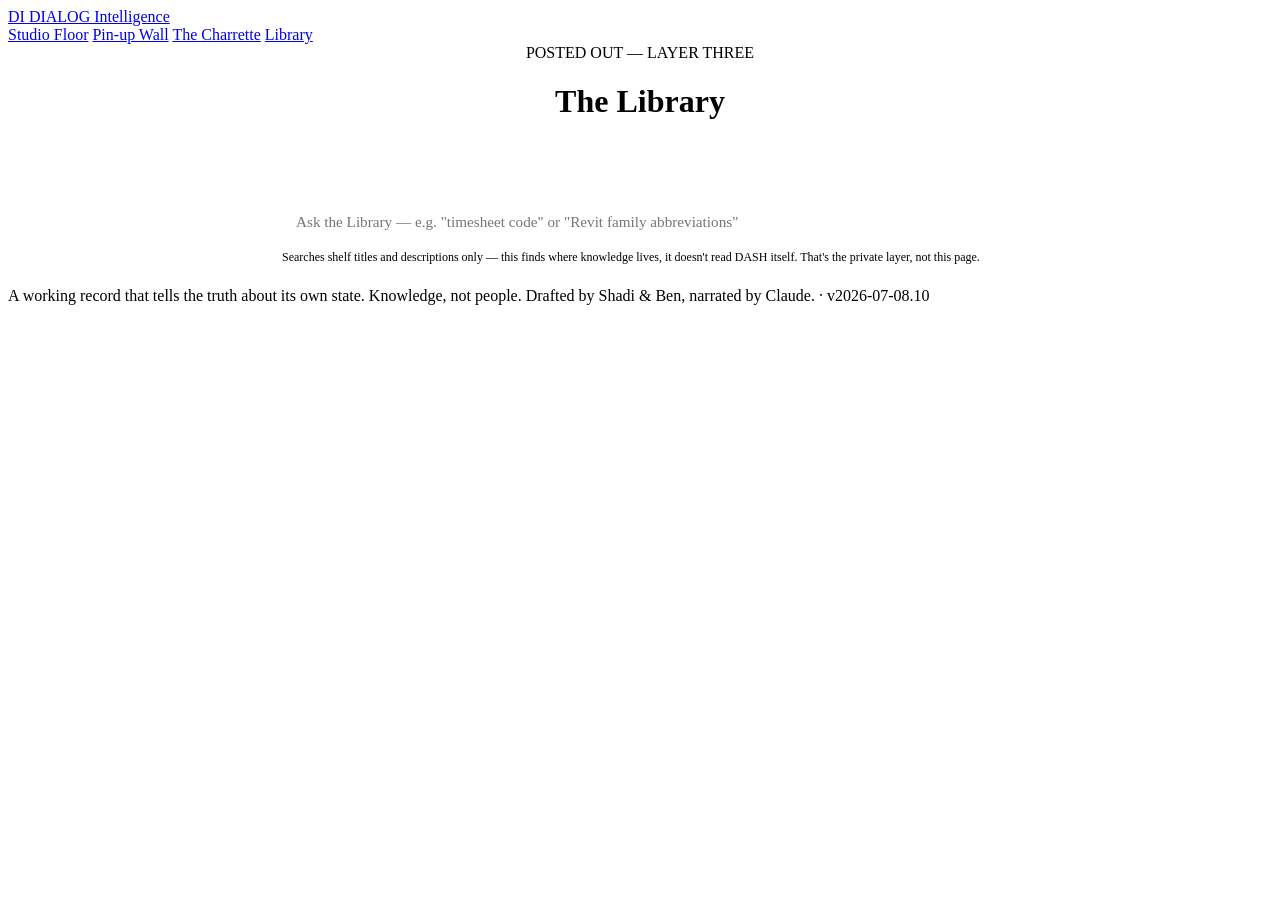
==== library.html @ 24ab7db8 "Add files via upload" ====
<!DOCTYPE html>
<!-- The Library — the map of DIALOG's knowledge, rendered live from assets/rooms-payload.js.
     Real shelves, real locations, honest statuses. Founding law: knowledge, not people. -->
<html lang="en">
<head>
<meta charset="UTF-8">
<meta name="viewport" content="width=device-width, initial-scale=1.0">
<title>DIALOG Intelligence — The Library</title>
<link rel="stylesheet" href="assets/style.css">
<style>
  .nar-caret{background:#f59e0b !important;}
  .lib{max-width:720px;margin:26px auto 0;padding:0 28px;}
  .lib-rule{border:1px solid var(--amber-line);background:var(--amber-wash);border-radius:var(--radius-sm);
    padding:16px 20px;font-size:.92rem;line-height:1.65;color:#5a4a2f;margin:0 0 22px;font-family:var(--serif);}
  .neighborhood{margin:0 0 30px;}
  .neighborhood h2{font-family:var(--serif);font-size:1.3rem;margin:0 0 4px;color:var(--ink);}
  .neighborhood .n-count{font-size:.7rem;letter-spacing:.12em;text-transform:uppercase;color:var(--ink-faint);margin:0 0 14px;}
  .shelf{background:var(--card);border:1px solid var(--line);border-radius:var(--radius);padding:22px 26px 14px;}
  .shelf + .shelf{margin-top:16px;}
  .shelf h3{margin-bottom:4px;font-size:1.08rem;}
  .shelf h3 a{color:inherit;text-decoration:none;}
  .shelf h3 a:hover{text-decoration:underline;}
  .ask-box{margin:0 0 22px;}
  .ask-box input{width:100%;box-sizing:border-box;font-family:var(--sans);font-size:.95rem;padding:13px 16px;
    border:1px solid var(--line);border-radius:var(--radius-sm);background:var(--card);color:var(--ink);}
  .ask-box input:focus{outline:2px solid #f59e0b;outline-offset:1px;}
  .ask-hint{font-size:.75rem;color:var(--ink-faint);margin:6px 2px 0;}
  .ask-results{margin-top:14px;}
  .ask-result{background:var(--card);border:1px solid var(--line);border-radius:var(--radius-sm);padding:14px 18px;margin-bottom:10px;}
  .ask-result-title{font-family:var(--serif);font-size:1rem;color:var(--ink);}
  .ask-result-title a{color:inherit;text-decoration:none;}
  .ask-result-title a:hover{text-decoration:underline;}
  .ask-result-neigh{font-family:var(--sans);font-size:.7rem;letter-spacing:.08em;text-transform:uppercase;color:var(--ink-faint);}
  .ask-result-lives{font-size:.85rem;color:var(--ink-soft);margin:5px 0 0;line-height:1.5;}
  .ask-empty{font-size:.88rem;color:var(--ink-faint);font-style:italic;padding:10px 2px;}
  .ref-wrap{margin-top:16px;border:1px dashed var(--line);border-radius:var(--radius-sm);padding:14px 18px;}
  .ref-wrap .ref-head{font-size:.62rem;font-weight:700;letter-spacing:.18em;text-transform:uppercase;color:var(--ink-faint);margin:0 0 8px;}
  .ref-item{display:block;padding:6px 0;border-top:1px solid var(--line);font-size:.86rem;line-height:1.5;color:var(--ink-soft);}
  .ref-item:first-of-type{border-top:none;}
  .ref-item b{color:var(--ink);font-weight:600;margin-right:6px;}
  .shelf .s-meta{margin-bottom:11px;}
  .s-row{margin:0 0 10px;font-size:.9rem;line-height:1.66;color:var(--ink-soft);}
  .s-row b{display:block;font-size:.6rem;font-weight:700;letter-spacing:.2em;text-transform:uppercase;color:var(--ink-faint);margin-bottom:2px;}
  .s-row.asking span{font-family:var(--serif);font-style:italic;}
</style>
</head>
<body>

<div class="hairline"></div>

<nav class="site-nav">
  <div class="nav-inner">
    <a href="index.html" class="nav-logo"><span class="mark">DI</span> DIALOG Intelligence</a>
    <div class="nav-links">
      <a href="studio.html">Studio Floor</a>
      <a href="pinup.html">Pin-up Wall</a>
      <a href="modelshop.html">The Charrette</a>
      <a href="library.html" class="active">Library</a>
    </div>
  </div>
</nav>

<header class="hero">
  <div class="container" style="text-align:center;">
    <span class="eyebrow">POSTED OUT — LAYER THREE</span>
    <h1>The Library</h1>
    <p class="lead" id="pageLead" style="margin-left:auto;margin-right:auto;"></p>
    <div id="floorplanMount"></div>
  </div>
</header>

<div class="lib">
  <div class="lib-rule" id="libRule"></div>
  <div class="ask-box">
    <input type="text" id="askInput" placeholder="Ask the Library — e.g. &quot;timesheet code&quot; or &quot;Revit family abbreviations&quot;" autocomplete="off">
    <p class="ask-hint">Searches shelf titles and descriptions only — this finds where knowledge lives, it doesn't read DASH itself. That's the private layer, not this page.</p>
    <div class="ask-results" id="askResults"></div>
  </div>
  <div id="libMount"></div>
</div>

<footer class="site-footer">
  <div class="container">
    <span>A working record that tells the truth about its own state. Knowledge, not people.</span>
    <span>Drafted by Shadi &amp; Ben, narrated by Claude. &middot; v2026-07-08.10</span>
  </div>
</footer>

<script>
window.NARRATOR = {
  page: "library",
  lines: [
    "The quiet room. You can't ground an AI in a firm's knowledge until you've mapped where the knowledge actually lives — this room is that map.",
    "Real shelves, real locations, honest statuses. Today most read 'mapped.' The work is turning them 'connected,' one shelf at a time.",
    "And the law carved over the door: knowledge, not people. What gets mapped is what the firm knows — never who the firm is."
  ],
  revisit: "Still the quiet room. The shelves are below, statuses current.",
  poke: "Shhh."
};
</script>
<script src="assets/floorplan.js"></script>
<script src="assets/rooms-payload.js"></script>
<script>
window.renderFloorplan(document.getElementById("floorplanMount"), "library");

(function(){
  var L = (window.ROOMS_PAYLOAD && window.ROOMS_PAYLOAD.library) || {};
  if (L.lead) document.getElementById("pageLead").textContent = L.lead;
  if (L.rule) document.getElementById("libRule").textContent = L.rule;

  var LABELS = { lives: "Where it lives", asking: "What you could ask" };
  var mount = document.getElementById("libMount");

  function renderShelf(container, s){
    var el = document.createElement("div"); el.className = "shelf";
    var tagClass = (s.status || "").toLowerCase() === "connected" ? "win" : "";
    var html = '<h3></h3><div class="s-meta"><span class="tag ' + tagClass + '"></span></div>';
    ["lives","asking"].forEach(function(k){
      if (s[k]) html += '<p class="s-row ' + k + '"><b>' + LABELS[k] + '</b><span></span></p>';
    });
    el.innerHTML = html;
    var h3 = el.querySelector("h3");
    if (s.url) {
      var a = document.createElement("a");
      a.href = s.url; a.target = "_blank"; a.rel = "noopener";
      a.textContent = s.name;
      h3.appendChild(a);
    } else {
      h3.textContent = s.name;
    }
    el.querySelector(".s-meta .tag").textContent = s.status || "";
    ["lives","asking"].forEach(function(k){
      var row = el.querySelector(".s-row." + k + " span");
      if (row) row.textContent = s[k];
    });
    container.appendChild(el);
  }

  function renderRefItem(container, s){
    var row = document.createElement("p"); row.className = "ref-item";
    var b = document.createElement("b"); b.textContent = s.name;
    row.appendChild(b);
    var span = document.createElement("span"); span.textContent = s.lives || "";
    row.appendChild(span);
    container.appendChild(row);
  }

  if (L.neighborhoods && L.neighborhoods.length) {
    L.neighborhoods.forEach(function(n){
      var section = document.createElement("div"); section.className = "neighborhood";
      var h2 = document.createElement("h2"); h2.textContent = n.name;
      var count = document.createElement("p"); count.className = "n-count";
      count.textContent = (n.shelves || []).length + (n.shelves && n.shelves.length === 1 ? " shelf" : " shelves");
      section.appendChild(h2); section.appendChild(count);

      var primary = (n.shelves || []).filter(function(s){ return s.kind !== "reference"; });
      var reference = (n.shelves || []).filter(function(s){ return s.kind === "reference"; });

      primary.forEach(function(s){ renderShelf(section, s); });

      if (reference.length) {
        var refWrap = document.createElement("div"); refWrap.className = "ref-wrap";
        var head = document.createElement("p"); head.className = "ref-head";
        head.textContent = "Quick reference — mapped, not curated";
        refWrap.appendChild(head);
        reference.forEach(function(s){ renderRefItem(refWrap, s); });
        section.appendChild(refWrap);
      }

      mount.appendChild(section);
    });
  } else {
    (L.shelves || []).forEach(function(s){ renderShelf(mount, s); });
  }

  // --- Ask the Library: client-side search over the map itself (no live DASH access, no backend) ---
  var ALL_SHELVES = [];
  (L.neighborhoods || []).forEach(function(n){
    (n.shelves || []).forEach(function(s){ ALL_SHELVES.push({ neighborhood: n.name, shelf: s }); });
  });

  function scoreShelf(query, item){
    var s = item.shelf;
    var hay = [s.name, s.lives || "", s.asking || "", item.neighborhood].join(" ").toLowerCase();
    var terms = query.toLowerCase().split(/\s+/).filter(Boolean);
    var score = 0;
    terms.forEach(function(t){ if (hay.indexOf(t) !== -1) score += (s.name.toLowerCase().indexOf(t) !== -1 ? 2 : 1); });
    return score;
  }

  function renderAskResult(box, item){
    var row = document.createElement("div"); row.className = "ask-result";
    var title = document.createElement("div"); title.className = "ask-result-title";
    if (item.shelf.url) {
      var a = document.createElement("a"); a.href = item.shelf.url; a.target = "_blank"; a.rel = "noopener";
      a.textContent = item.shelf.name;
      title.appendChild(a);
    } else {
      var span = document.createElement("span"); span.textContent = item.shelf.name;
      title.appendChild(span);
    }
    var neigh = document.createElement("span"); neigh.className = "ask-result-neigh";
    neigh.textContent = "  ·  " + item.neighborhood;
    title.appendChild(neigh);
    var lives = document.createElement("p"); lives.className = "ask-result-lives";
    lives.textContent = item.shelf.lives || "";
    row.appendChild(title); row.appendChild(lives);
    box.appendChild(row);
  }

  var askInput = document.getElementById("askInput");
  var askResults = document.getElementById("askResults");
  var libMount = document.getElementById("libMount");

  if (askInput) {
    askInput.addEventListener("input", function(){
      var q = askInput.value;
      askResults.innerHTML = "";
      if (!q.trim()) { libMount.style.display = ""; return; }
      libMount.style.display = "none";
      var scored = ALL_SHELVES
        .map(function(item){ return { item: item, score: scoreShelf(q, item) }; })
        .filter(function(r){ return r.score > 0; })
        .sort(function(a, b){ return b.score - a.score; })
        .slice(0, 6);
      if (!scored.length) {
        var p = document.createElement("p"); p.className = "ask-empty";
        p.textContent = "Nothing mapped for that yet — try different words, or it's a real gap in the map.";
        askResults.appendChild(p);
      } else {
        scored.forEach(function(r){ renderAskResult(askResults, r.item); });
      }
    });
  }
})();
</script>
<script src="assets/narrator.js"></script>

</body>
</html>
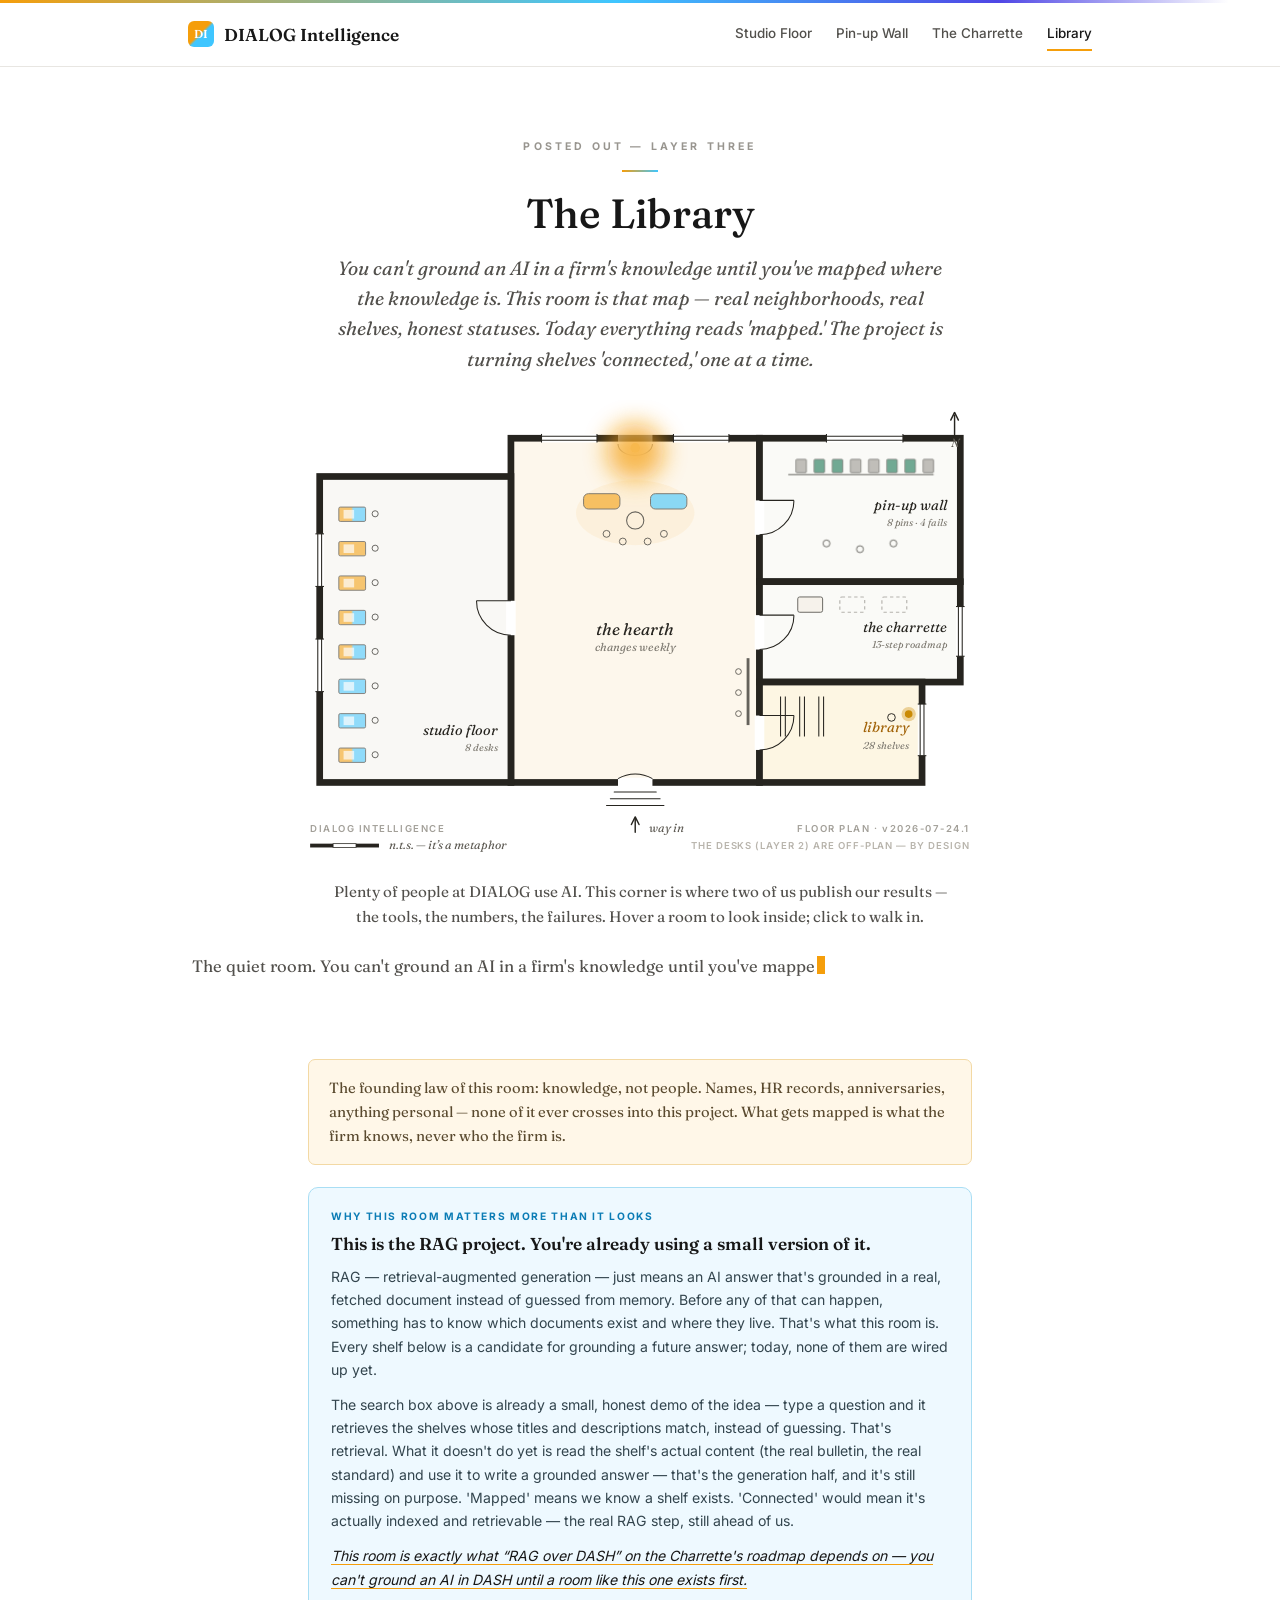
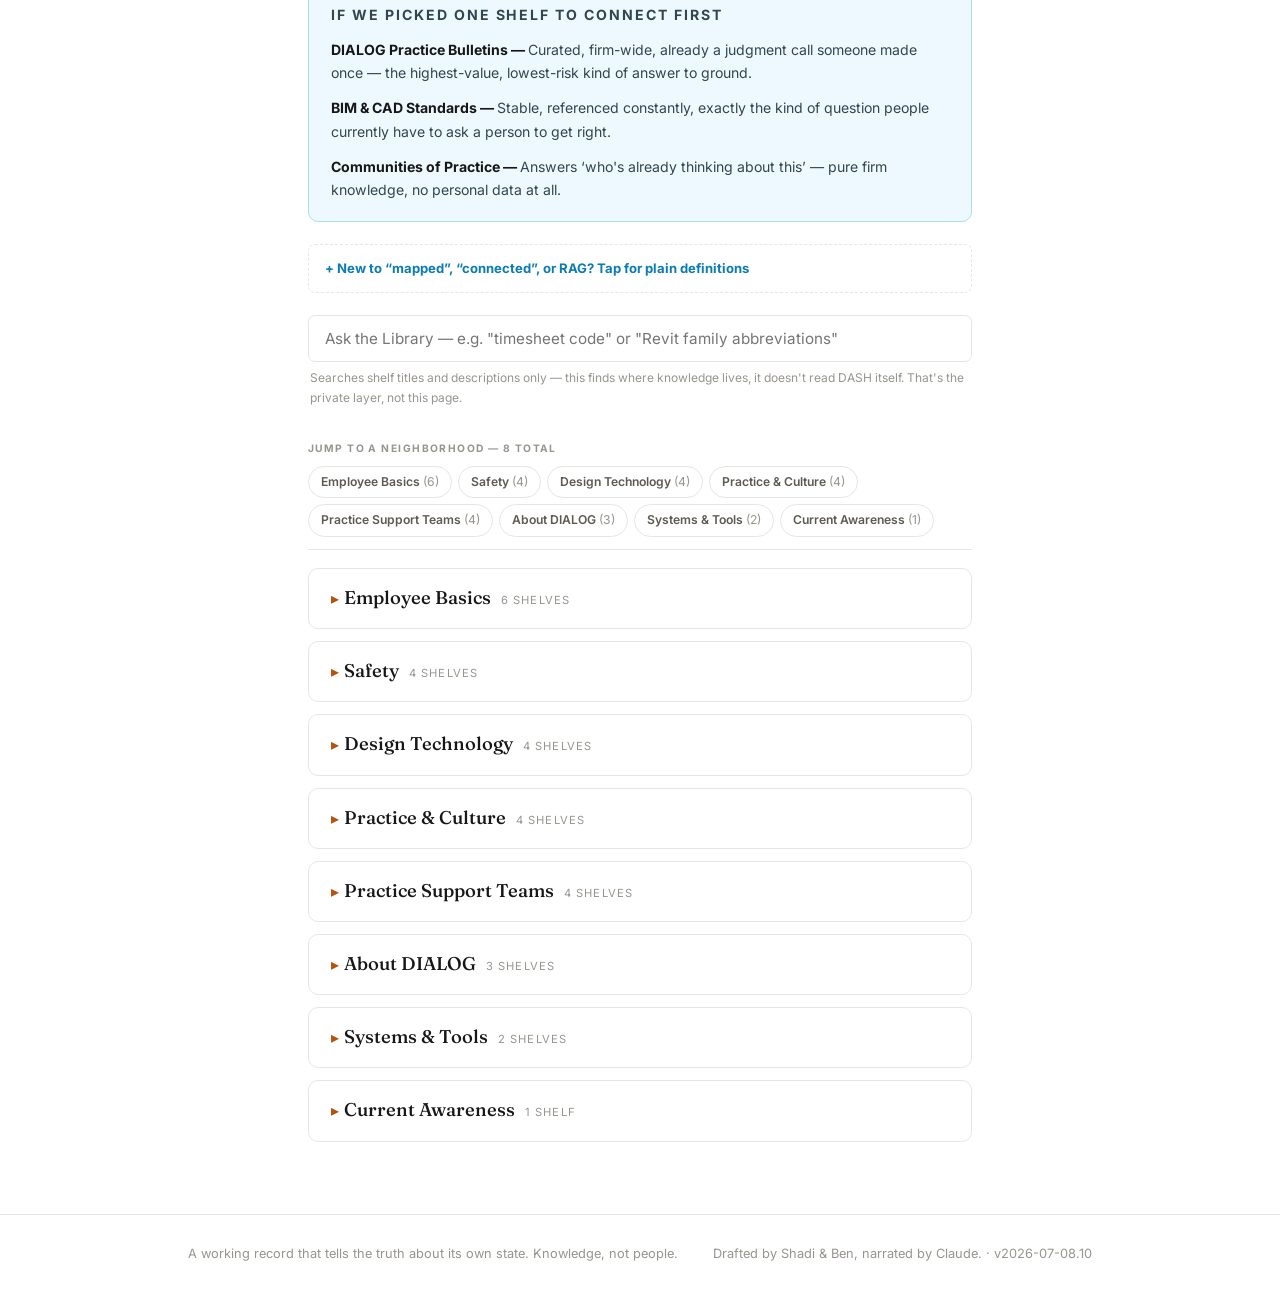
==== commit 1d9c3ffc: "Add files via upload" ====
--- a/library.html
+++ b/library.html
@@ -42,6 +42,45 @@
   .s-row{margin:0 0 10px;font-size:.9rem;line-height:1.66;color:var(--ink-soft);}
   .s-row b{display:block;font-size:.6rem;font-weight:700;letter-spacing:.2em;text-transform:uppercase;color:var(--ink-faint);margin-bottom:2px;}
   .s-row.asking span{font-family:var(--serif);font-style:italic;}
+
+  .lib-jumpnav{position:sticky;top:0;z-index:5;background:var(--bg,#fdfcfa);padding:10px 0 12px;margin:0 0 18px;border-bottom:1px solid var(--line);}
+  .lib-jumpnav-label{font-size:.64rem;font-weight:800;letter-spacing:.14em;text-transform:uppercase;color:var(--ink-faint);margin:0 0 8px;}
+  .lib-jumpnav-list{display:flex;flex-wrap:wrap;gap:6px;}
+  .lib-jumpnav-chip{font:inherit;font-size:.76rem;font-weight:600;color:#5d5a52;background:var(--card);border:1px solid var(--line);border-radius:999px;padding:5px 12px;cursor:pointer;}
+  .lib-jumpnav-chip:hover{border-color:var(--amber-line);color:#b45309;}
+  .lib-jumpnav-chip .jn-count{color:var(--ink-faint);font-weight:400;}
+
+  .neighborhood{display:block;border:1px solid var(--line);border-radius:var(--radius);background:var(--card);margin:0 0 12px;padding:0;}
+  .neighborhood > summary{cursor:pointer;list-style:none;padding:16px 22px;}
+  .neighborhood > summary::-webkit-details-marker{display:none;}
+  .neighborhood > summary::before{content:"▸ ";color:#b45309;}
+  .neighborhood[open] > summary::before{content:"▾ ";}
+  .neighborhood h2{display:inline;font-family:var(--serif);font-size:1.15rem;margin:0;color:var(--ink);}
+  .neighborhood .n-count{display:inline;font-size:.7rem;letter-spacing:.1em;text-transform:uppercase;color:var(--ink-faint);margin-left:10px;}
+  .neighborhood-body{padding:0 22px 18px;}
+
+  .rag-callout{border:1px solid var(--cheren-line);background:var(--cheren-wash);border-radius:var(--radius);padding:20px 22px;margin:0 0 22px;}
+  .rag-callout .rc-eyebrow{font-size:.64rem;font-weight:800;letter-spacing:.16em;text-transform:uppercase;color:var(--cheren-deep);margin:0 0 8px;}
+  .rag-callout h2{font-family:var(--serif);font-weight:600;font-size:1.08rem;margin:0 0 10px;color:#171717;}
+  .rag-callout p{font-size:.88rem;line-height:1.65;color:#33454e;margin:0 0 12px;}
+  .rag-callout p:last-of-type{margin-bottom:0;}
+  .rag-roadmap-link{font-size:.84rem;font-style:italic;color:#0b7cb5;margin:12px 0 14px;line-height:1.55;}
+  .rag-candidates-label{font-size:.64rem;font-weight:800;letter-spacing:.14em;text-transform:uppercase;color:var(--cheren-deep);margin:14px 0 8px;}
+  .rag-candidate{margin:0 0 8px;font-size:.85rem;line-height:1.5;}
+  .rag-candidate:last-child{margin-bottom:0;}
+  .rag-candidate b{color:#171717;}
+  .rag-candidate span{color:#33454e;}
+
+  .lib-glossary{border:1px dashed var(--line);border-radius:var(--radius-sm);padding:12px 16px;margin:0 0 22px;}
+  .lib-glossary summary{cursor:pointer;font-size:.82rem;font-weight:700;color:#0b7cb5;list-style:none;}
+  .lib-glossary summary::-webkit-details-marker{display:none;}
+  .lib-glossary summary::before{content:"+ ";color:var(--cheren-deep);}
+  .lib-glossary[open] summary::before{content:"– ";}
+  .lib-glossary-list{margin-top:12px;}
+  .lib-glossary-row{margin:0 0 10px;font-size:.82rem;line-height:1.55;}
+  .lib-glossary-row:last-child{margin-bottom:0;}
+  .lib-glossary-row b{display:block;color:#171717;font-size:.8rem;margin-bottom:2px;}
+  .lib-glossary-row span{color:#6b6a63;}
 </style>
 </head>
 <body>
@@ -71,11 +110,14 @@
 
 <div class="lib">
   <div class="lib-rule" id="libRule"></div>
+  <div id="ragCalloutMount"></div>
+  <div id="libGlossaryMount"></div>
   <div class="ask-box">
     <input type="text" id="askInput" placeholder="Ask the Library — e.g. &quot;timesheet code&quot; or &quot;Revit family abbreviations&quot;" autocomplete="off">
     <p class="ask-hint">Searches shelf titles and descriptions only — this finds where knowledge lives, it doesn't read DASH itself. That's the private layer, not this page.</p>
     <div class="ask-results" id="askResults"></div>
   </div>
+  <div id="libJumpnavMount"></div>
   <div id="libMount"></div>
 </div>
 
@@ -108,6 +150,51 @@
   if (L.lead) document.getElementById("pageLead").textContent = L.lead;
   if (L.rule) document.getElementById("libRule").textContent = L.rule;
 
+  (function(){
+    var RC = L.ragCallout; if (!RC) return;
+    var box = document.createElement("div"); box.className = "rag-callout";
+    box.appendChild((function(){ var p = document.createElement("p"); p.className = "rc-eyebrow"; p.textContent = RC.eyebrow || ""; return p; })());
+    box.appendChild((function(){ var h = document.createElement("h2"); h.textContent = RC.title || ""; return h; })());
+    (RC.body || []).forEach(function(t){
+      var p = document.createElement("p"); p.textContent = t; box.appendChild(p);
+    });
+    if (RC.roadmapLink){
+      var link = document.createElement("p"); link.className = "rag-roadmap-link";
+      var a = document.createElement("a"); a.href = "modelshop.html#map"; a.textContent = RC.roadmapLink;
+      link.appendChild(a); box.appendChild(link);
+    }
+    if (RC.firstCandidates && RC.firstCandidates.length){
+      var label = document.createElement("p"); label.className = "rag-candidates-label";
+      label.textContent = "If we picked one shelf to connect first";
+      box.appendChild(label);
+      RC.firstCandidates.forEach(function(c){
+        var row = document.createElement("p"); row.className = "rag-candidate";
+        var b = document.createElement("b"); b.textContent = c.name + " — ";
+        var span = document.createElement("span"); span.textContent = c.why;
+        row.appendChild(b); row.appendChild(span);
+        box.appendChild(row);
+      });
+    }
+    document.getElementById("ragCalloutMount").appendChild(box);
+  })();
+
+  (function(){
+    var terms = L.glossary; if (!terms || !terms.length) return;
+    var det = document.createElement("details"); det.className = "lib-glossary";
+    var sum = document.createElement("summary"); sum.textContent = "New to \u201cmapped\u201d, \u201cconnected\u201d, or RAG? Tap for plain definitions";
+    det.appendChild(sum);
+    var list = document.createElement("div"); list.className = "lib-glossary-list";
+    terms.forEach(function(g){
+      var row = document.createElement("div"); row.className = "lib-glossary-row";
+      var b = document.createElement("b"); b.textContent = g.term;
+      var span = document.createElement("span"); span.textContent = g.def;
+      row.appendChild(b); row.appendChild(span);
+      list.appendChild(row);
+    });
+    det.appendChild(list);
+    document.getElementById("libGlossaryMount").appendChild(det);
+  })();
+
   var LABELS = { lives: "Where it lives", asking: "What you could ask" };
   var mount = document.getElementById("libMount");
 
@@ -145,18 +232,32 @@
     container.appendChild(row);
   }
 
+  function slugify(s){ return String(s).toLowerCase().replace(/[^a-z0-9]+/g,"-").replace(/^-+|-+$/g,""); }
+
   if (L.neighborhoods && L.neighborhoods.length) {
+    var jumpMount = document.getElementById("libJumpnavMount");
+    var jumpBar = document.createElement("div"); jumpBar.className = "lib-jumpnav";
+    jumpBar.appendChild((function(){ var p = document.createElement("p"); p.className = "lib-jumpnav-label"; p.textContent = "Jump to a neighborhood — " + L.neighborhoods.length + " total"; return p; })());
+    var jumpList = document.createElement("div"); jumpList.className = "lib-jumpnav-list";
+    jumpBar.appendChild(jumpList);
+    jumpMount.appendChild(jumpBar);
+
     L.neighborhoods.forEach(function(n){
-      var section = document.createElement("div"); section.className = "neighborhood";
+      var nid = "neigh-" + slugify(n.name);
+      var section = document.createElement("details"); section.className = "neighborhood"; section.id = nid;
+      var summary = document.createElement("summary");
       var h2 = document.createElement("h2"); h2.textContent = n.name;
-      var count = document.createElement("p"); count.className = "n-count";
+      var count = document.createElement("span"); count.className = "n-count";
       count.textContent = (n.shelves || []).length + (n.shelves && n.shelves.length === 1 ? " shelf" : " shelves");
-      section.appendChild(h2); section.appendChild(count);
+      summary.appendChild(h2); summary.appendChild(count);
+      section.appendChild(summary);
+
+      var body = document.createElement("div"); body.className = "neighborhood-body";
 
       var primary = (n.shelves || []).filter(function(s){ return s.kind !== "reference"; });
       var reference = (n.shelves || []).filter(function(s){ return s.kind === "reference"; });
 
-      primary.forEach(function(s){ renderShelf(section, s); });
+      primary.forEach(function(s){ renderShelf(body, s); });
 
       if (reference.length) {
         var refWrap = document.createElement("div"); refWrap.className = "ref-wrap";
@@ -164,10 +265,19 @@
         head.textContent = "Quick reference — mapped, not curated";
         refWrap.appendChild(head);
         reference.forEach(function(s){ renderRefItem(refWrap, s); });
-        section.appendChild(refWrap);
+        body.appendChild(refWrap);
       }
 
+      section.appendChild(body);
       mount.appendChild(section);
+
+      var chip = document.createElement("button"); chip.type = "button"; chip.className = "lib-jumpnav-chip";
+      chip.innerHTML = n.name + ' <span class="jn-count">(' + (n.shelves || []).length + ')</span>';
+      chip.addEventListener("click", function(){
+        section.open = true;
+        section.scrollIntoView({ behavior: "smooth", block: "start" });
+      });
+      jumpList.appendChild(chip);
     });
   } else {
     (L.shelves || []).forEach(function(s){ renderShelf(mount, s); });
--- a/assets/style.css
+++ b/assets/style.css
@@ -0,0 +1,350 @@
+/* ============================================================
+   DIALOG Intelligence — house stylesheet, v4
+   Clean in the way dialogdesign.ca is clean: white ground,
+   near-black type, hairline grays, generous air. Exactly two
+   colours live in the building — amber (live/now, the host)
+   and Cherenkov (receipts, the inspector) — and they only
+   appear where a voice or a live state does.
+   The system speaks Inter; the voices speak Fraunces.
+   Fonts are self-hosted (assets/fonts/) — no network needed.
+   ============================================================ */
+
+@font-face { font-family: "Fraunces"; src: url("fonts/fraunces-latin-400-normal.woff2") format("woff2"); font-weight: 400; font-style: normal; font-display: swap; }
+@font-face { font-family: "Fraunces"; src: url("fonts/fraunces-latin-400-italic.woff2") format("woff2"); font-weight: 400; font-style: italic; font-display: swap; }
+@font-face { font-family: "Fraunces"; src: url("fonts/fraunces-latin-500-normal.woff2") format("woff2"); font-weight: 500; font-style: normal; font-display: swap; }
+@font-face { font-family: "Fraunces"; src: url("fonts/fraunces-latin-600-normal.woff2") format("woff2"); font-weight: 600; font-style: normal; font-display: swap; }
+@font-face { font-family: "Inter"; src: url("fonts/inter-latin-400-normal.woff2") format("woff2"); font-weight: 400; font-style: normal; font-display: swap; }
+@font-face { font-family: "Inter"; src: url("fonts/inter-latin-500-normal.woff2") format("woff2"); font-weight: 500; font-style: normal; font-display: swap; }
+@font-face { font-family: "Inter"; src: url("fonts/inter-latin-600-normal.woff2") format("woff2"); font-weight: 600; font-style: normal; font-display: swap; }
+@font-face { font-family: "Inter"; src: url("fonts/inter-latin-700-normal.woff2") format("woff2"); font-weight: 700; font-style: normal; font-display: swap; }
+
+:root {
+  /* monochrome ground */
+  --paper: #ffffff;
+  --card: #ffffff;
+  --wash: #f5f5f3;
+  --ink: #171717;
+  --ink-soft: #52504c;
+  --ink-faint: #98958f;
+  --line: #e8e6e2;
+  --line-soft: #f0eeea;
+
+  /* amber — live / now / the host */
+  --amber: #f59e0b;
+  --amber-deep: #b45309;
+  --amber-wash: #fff7e8;
+  --amber-line: #f3d9a4;
+
+  /* cherenkov — receipts / the inspector */
+  --cheren: #3fc6ff;
+  --cheren-deep: #0b7cb5;
+  --cheren-wash: #eef9ff;
+  --cheren-line: #a9def4;
+
+  /* single-purpose */
+  --indigo: #4f46e5;
+  --win: #15734f;
+  --win-wash: #e9f4ee;
+  --fail: #8a8781;
+  --fail-wash: #f1f0ed;
+
+  --radius: 10px;
+  --radius-sm: 7px;
+  --shadow: 0 2px 6px rgba(23, 23, 23, 0.05), 0 16px 40px rgba(23, 23, 23, 0.06);
+  --shadow-sm: 0 1px 3px rgba(23, 23, 23, 0.05);
+  --serif: "Fraunces", "Iowan Old Style", Georgia, serif;
+  --sans: "Inter", -apple-system, BlinkMacSystemFont, "Segoe UI", Roboto, Helvetica, Arial, sans-serif;
+  --maxw: 960px;
+
+  /* legacy aliases */
+  --bg: var(--paper); --bg-card: var(--card); --bg-soft: var(--wash);
+  --accent: var(--amber); --accent-dark: var(--amber-deep); --accent-soft: var(--amber-wash);
+}
+
+* { box-sizing: border-box; }
+html { scroll-behavior: smooth; }
+
+body {
+  margin: 0;
+  background: var(--paper);
+  color: var(--ink);
+  font-family: var(--sans);
+  font-size: 16px;
+  line-height: 1.7;
+  -webkit-font-smoothing: antialiased;
+  text-rendering: optimizeLegibility;
+}
+
+img { max-width: 100%; }
+
+a { color: var(--ink); text-decoration: none; border-bottom: 1px solid var(--amber); transition: color .15s, border-color .15s; }
+a:hover { color: var(--amber-deep); }
+
+/* ---------- Type: sharp sans display, clear steps ---------- */
+h1, h2 { font-family: var(--serif); color: var(--ink); margin: 0 0 0.4em; }
+h3 { font-family: var(--sans); color: var(--ink); margin: 0 0 0.4em; }
+h1 { font-size: 2.55rem; font-weight: 500; line-height: 1.14; letter-spacing: -0.005em; }
+h2 { font-size: 1.6rem; font-weight: 500; line-height: 1.25; }
+h3 { font-size: 1.15rem; font-weight: 600; line-height: 1.35; letter-spacing: -0.01em; }
+h4 { font-family: var(--sans); font-size: 0.92rem; font-weight: 700; margin: 0 0 0.4em; color: var(--ink); }
+
+p { margin: 0 0 1em; }
+p.lead { font-family: var(--serif); font-style: italic; font-size: 1.2rem; line-height: 1.58; color: var(--ink-soft); font-weight: 400; }
+
+.container { max-width: var(--maxw); margin: 0 auto; padding: 0 28px; }
+
+::-webkit-scrollbar { width: 10px; height: 10px; }
+::-webkit-scrollbar-track { background: transparent; }
+::-webkit-scrollbar-thumb { background: #d6d4d0; border-radius: 8px; }
+::-webkit-scrollbar-thumb:hover { background: #c2c0bb; }
+
+/* ---------- Hairline: the two voices + the thread of mystery ---------- */
+.hairline {
+  height: 3px; width: 100%;
+  background: linear-gradient(90deg, var(--amber) 0%, var(--cheren) 48%, var(--indigo) 78%, transparent 96%);
+}
+
+/* ---------- Nav: white, hairline border, quiet ---------- */
+.site-nav {
+  position: sticky; top: 0; z-index: 50;
+  background: rgba(255, 255, 255, 0.94);
+  backdrop-filter: blur(10px);
+  border-bottom: 1px solid var(--line);
+}
+.nav-inner {
+  max-width: var(--maxw); margin: 0 auto; padding: 15px 28px;
+  display: flex; align-items: center; justify-content: space-between; gap: 16px;
+}
+.nav-logo {
+  display: flex; align-items: center; gap: 10px;
+  font-family: var(--serif); font-weight: 600; font-size: 1.08rem;
+  color: var(--ink); border-bottom: none;
+}
+.nav-logo .mark {
+  display: inline-flex; align-items: center; justify-content: center;
+  width: 26px; height: 26px; border-radius: 6px;
+  background: linear-gradient(135deg, var(--amber) 46%, var(--cheren) 54%);
+  color: #fff; font-size: 0.72rem; font-weight: 800;
+}
+.nav-links { display: flex; align-items: center; gap: 24px; flex-wrap: wrap; font-size: 0.84rem; }
+.nav-links a { color: var(--ink-soft); border-bottom: 2px solid transparent; padding: 4px 0; font-weight: 500; }
+.nav-links a:hover, .nav-links a.active { color: var(--ink); border-bottom-color: var(--amber); }
+
+/* ---------- Hero ---------- */
+.hero { padding: 64px 0 28px; }
+.eyebrow {
+  display: inline-block;
+  font-size: 0.66rem; letter-spacing: 0.3em; text-transform: uppercase;
+  color: var(--ink-faint); font-weight: 700;
+  background: none; padding: 0; border-radius: 0; margin-bottom: 18px;
+}
+.eyebrow::after {
+  content: ""; display: block; width: 36px; height: 2px;
+  background: linear-gradient(90deg, var(--amber), var(--cheren));
+  margin: 14px auto 0;
+}
+.hero h1 { max-width: 24ch; margin-left: auto; margin-right: auto; }
+.hero p.lead { max-width: 52ch; margin: 12px auto 0; }
+
+/* ---------- Small-caps labels ---------- */
+.label, .now-label, .spot-label, .plan-title-label {
+  font-family: var(--sans);
+  font-size: 0.64rem; font-weight: 700; letter-spacing: 0.22em; text-transform: uppercase;
+  color: var(--ink-faint);
+}
+
+/* ---------- Sections ---------- */
+section { padding: 32px 0; }
+.section-title { margin-bottom: 24px; }
+.section-title p { color: var(--ink-soft); max-width: 62ch; }
+
+/* ---------- Cards: flat, bordered, air ---------- */
+.grid { display: grid; gap: 20px; }
+.grid-2 { grid-template-columns: repeat(2, 1fr); }
+.grid-3 { grid-template-columns: repeat(3, 1fr); }
+@media (max-width: 760px) { .grid-2, .grid-3 { grid-template-columns: 1fr; } }
+
+.card {
+  background: var(--card);
+  border: 1px solid var(--line);
+  border-radius: var(--radius);
+  padding: 24px 26px;
+  box-shadow: none;
+  transition: border-color 0.15s ease, box-shadow 0.2s ease, transform 0.2s ease;
+}
+.card-link { display: block; border-bottom: none; }
+.card-link:hover .card { transform: translateY(-2px); box-shadow: var(--shadow); border-color: #dcdad5; }
+.card-link .card { height: 100%; }
+.card .tag-row { margin-bottom: 12px; }
+.card h3 { margin-bottom: 8px; }
+.card p { color: var(--ink-soft); margin-bottom: 0; font-size: 0.93rem; }
+
+/* ---------- Tags ---------- */
+.tag {
+  display: inline-block;
+  font-size: 0.64rem; font-weight: 700; letter-spacing: 0.1em; text-transform: uppercase;
+  padding: 3px 9px; border-radius: 4px;
+  background: var(--wash); color: var(--ink-soft);
+  margin: 0 6px 6px 0;
+}
+.tag.accent, .tag.win { background: var(--win-wash); color: var(--win); }
+.tag.amber { background: var(--amber-wash); color: var(--amber-deep); }
+.tag.blue { background: var(--cheren-wash); color: var(--cheren-deep); }
+.tag.rose, .tag.fail { background: var(--fail-wash); color: var(--fail); }
+
+/* ---------- Footer ---------- */
+footer.site-footer {
+  border-top: 1px solid var(--line);
+  margin-top: 72px; padding: 28px 0 40px;
+  font-size: 0.8rem; color: var(--ink-faint);
+}
+footer.site-footer .container { display: flex; justify-content: space-between; flex-wrap: wrap; gap: 10px; }
+
+/* ---------- Narrator layer: this is a voice, so it speaks serif ---------- */
+.nar-line { color: var(--ink-soft) !important; font-family: var(--serif) !important; font-size: 16.5px !important; }
+.nar-line.nar-aside { font-style: italic !important; }
+.nar-caret { background: var(--amber); }
+.nar-pop { border-left-color: var(--amber) !important; background: var(--amber-wash) !important; font-family: var(--serif) !important; }
+
+/* ---------- The two voices ---------- */
+.say { margin: 0 0 14px; opacity: 0; transform: translateY(6px); transition: opacity .4s, transform .4s; }
+.say.on { opacity: 1; transform: none; }
+.say .who { display: block; font-size: .62rem; font-weight: 700; letter-spacing: .18em; margin-bottom: 4px; font-family: var(--sans); }
+.say.amber .who { color: var(--amber-deep); }
+.say.amber .bubble {
+  background: var(--amber-wash); border: 1px solid var(--amber-line);
+  border-radius: 2px 12px 12px 12px; padding: 12px 16px;
+  font-family: var(--serif); font-size: .98rem; line-height: 1.6; color: #33302a;
+}
+.say.ben { text-align: right; }
+.say.ben .who { color: var(--cheren-deep); }
+.say.ben .bubble {
+  display: inline-block; text-align: left;
+  background: var(--cheren-wash); border: 1px solid var(--cheren-line);
+  border-radius: 12px 2px 12px 12px; padding: 12px 16px;
+  font-family: var(--serif); font-size: .98rem; line-height: 1.6; color: #123a4e;
+}
+.caret { display: inline-block; width: 8px; height: 1.05em; background: var(--amber); vertical-align: -2px; margin-left: 2px; animation: blink 1s steps(1) infinite; }
+.say.ben .caret { background: var(--cheren); }
+@keyframes blink { 50% { opacity: 0; } }
+
+/* ---------- Pins ---------- */
+.pin-card {
+  background: var(--card); border: 1px solid var(--line); border-radius: var(--radius-sm);
+  padding: 20px 22px;
+}
+.pin-card + .pin-card { margin-top: 14px; }
+.pin-card .pin-head { display: flex; align-items: baseline; gap: 10px; flex-wrap: wrap; margin-bottom: 10px; }
+.stamp { font-size: .6rem; font-weight: 800; letter-spacing: .16em; padding: 3px 10px; border-radius: 4px; }
+.stamp.WIN { background: var(--win-wash); color: var(--win); }
+.stamp.FAIL { background: var(--fail-wash); color: var(--fail); }
+.pin-date { font-size: .74rem; color: var(--ink-faint); margin-left: auto; }
+.pin-row { font-size: .9rem; line-height: 1.65; color: var(--ink-soft); margin: 0 0 7px; }
+.pin-row b { font-size: .6rem; font-weight: 700; letter-spacing: .16em; text-transform: uppercase; color: var(--ink-faint); display: inline-block; min-width: 86px; }
+.pin-row.verdict { color: var(--ink); }
+
+/* ---------- Desks ---------- */
+.desk {
+  background: var(--card); border: 1px solid var(--line); border-left-width: 3px;
+  border-radius: var(--radius); padding: 26px 28px 18px;
+}
+.desk + .desk { margin-top: 20px; }
+.desk.amber { border-left-color: var(--amber); }
+.desk.cherenkov { border-left-color: var(--cheren); }
+.desk.shared { border-left: 3px solid transparent;
+  border-image: linear-gradient(180deg, var(--amber), var(--cheren)) 1; }
+.desk h3 { font-size: 1.2rem; margin-bottom: 4px; }
+.desk .desk-meta { margin-bottom: 14px; }
+.anat { margin: 0 0 12px; font-size: .92rem; line-height: 1.68; color: var(--ink-soft); }
+.anat b { display: block; font-size: .6rem; font-weight: 700; letter-spacing: .2em; text-transform: uppercase; color: var(--ink-faint); margin-bottom: 2px; }
+.anat.risk b { color: var(--fail); }
+.anat.lesson { color: var(--ink); }
+.anat.lesson b { color: var(--amber-deep); }
+.anat.how .how-summary { display: block; margin-bottom: 8px; }
+.how-steps { margin: 0 0 4px; padding-left: 19px; display: flex; flex-direction: column; gap: 5px; }
+.how-steps li { font-size: .88rem; line-height: 1.5; color: var(--ink-soft); }
+.how-steps li::marker { color: var(--ink-faint); font-size: .8rem; }
+.risk-list { display: flex; flex-direction: column; gap: 9px; margin-top: 2px; }
+.risk-item { font-size: .88rem; line-height: 1.55; }
+.risk-item b { display: block; font-size: .68rem; font-weight: 700; letter-spacing: .04em; text-transform: none; color: #8a6d1f; margin-bottom: 1px; }
+.risk-item span { color: var(--ink-soft); }
+
+
+/* ---------- Stage taxonomy — reused across the building wherever a project needs a maturity read ---------- */
+/* Concept: idea/study only. Prototype: an early build exists. Pilot: running for real, scoped.
+   Live: proven, in regular real use. Shelved: paused on purpose, with a reason on record. */
+.stage-pill { font-size: .64rem; font-weight: 700; letter-spacing: .1em; text-transform: uppercase; padding: 3px 9px; border-radius: 4px; display: inline-block; }
+.stage-pill.concept { background: var(--wash); color: var(--ink-faint); }
+.stage-pill.prototype { background: var(--cheren-wash); color: var(--cheren-deep); }
+.stage-pill.pilot { background: var(--amber-wash); color: var(--amber-deep); }
+.stage-pill.live { background: var(--win-wash); color: var(--win); }
+.stage-pill.shelved { background: var(--fail-wash); color: var(--fail); }
+
+.owner-badge { width: 22px; height: 22px; border-radius: 50%; color: #fff; font-size: .6rem; font-weight: 700;
+  display: flex; align-items: center; justify-content: center; flex: 0 0 auto; }
+.owner-badge.amber { background: var(--amber); }
+.owner-badge.cherenkov { background: var(--cheren); }
+.owner-badge.shared { background: linear-gradient(135deg, var(--amber), var(--cheren)); }
+
+.stage-track { display: flex; gap: 5px; }
+.stage-track .seg { flex: 1; height: 4px; border-radius: 2px; background: var(--line); }
+.stage-track .seg.on.concept { background: var(--ink-faint); }
+.stage-track .seg.on.prototype { background: var(--cheren-deep); }
+.stage-track .seg.on.pilot { background: var(--amber-deep); }
+.stage-track .seg.on.live { background: var(--win); }
+.stage-track-labels { display: flex; gap: 5px; margin-top: 4px; }
+.stage-track-labels span { flex: 1; text-align: center; font-size: .62rem; color: var(--ink-faint); }
+.stage-track-labels span.current { color: var(--ink-soft); font-weight: 600; }
+
+.ask-flag { font-size: .72rem; color: var(--ink-faint); display: flex; align-items: center; gap: 5px; }
+.ask-flag.open { color: var(--amber-deep); font-weight: 600; }
+.ask-flag.answered { color: var(--win); }
+
+/* ---------- The DT box — where a desk answers 'where is it at, what do you need from me' ---------- */
+.dt-box { background: var(--amber-wash); border: 1px solid var(--amber-line); border-radius: var(--radius); padding: 15px 18px; margin: 14px 0 18px; }
+.dt-box .dt-label { font-size: .62rem; font-weight: 700; letter-spacing: .16em; text-transform: uppercase; color: var(--amber-deep); margin: 0 0 9px; }
+.dt-box .dt-where { font-size: .9rem; line-height: 1.6; color: #3a3833; margin: 0 0 12px; }
+.dt-box .dt-asks-label { font-size: .6rem; font-weight: 700; letter-spacing: .14em; text-transform: uppercase; color: var(--ink-faint); margin: 0 0 7px; }
+.ask-row { display: flex; gap: 9px; align-items: flex-start; font-size: .84rem; line-height: 1.55; color: #3a3833; margin-bottom: 7px; }
+.ask-row:last-child { margin-bottom: 0; }
+.ask-chip { font-size: .58rem; font-weight: 700; letter-spacing: .08em; text-transform: uppercase; padding: 2px 7px; border-radius: 4px; flex: 0 0 auto; margin-top: 1px; }
+.ask-chip.open { background: var(--amber-wash); color: var(--amber-deep); }
+.ask-chip.answered { background: var(--win-wash); color: var(--win); }
+.dt-box .dt-empty { font-size: .82rem; font-style: italic; color: var(--ink-faint); }
+
+.asks-summary { background: var(--amber-wash); border: 1px solid var(--amber-line); border-radius: var(--radius); padding: 15px 18px; margin: 0 0 24px; text-align: left; }
+.asks-summary .ask-row { margin-bottom: 8px; }
+.asks-summary .ask-row a { font-weight: 700; border-bottom-color: var(--amber-deep); }
+.asks-summary-note { font-size: .76rem; color: var(--ink-faint); margin: 8px 0 0; font-style: italic; }
+
+/* ---------- The record -- problem/how/proof/risk/lesson, one continuous read, nothing collapsed ---------- */
+.record { margin-top: 4px; }
+.proof-block { margin: 0 0 14px; }
+.proof-label { display: block; font-size: .6rem; font-weight: 700; letter-spacing: .2em; text-transform: uppercase; color: var(--ink-faint); margin-bottom: 6px; }
+.proof-columns { display: grid; grid-template-columns: 1fr 1fr; gap: 16px; }
+@media (max-width: 560px) { .proof-columns { grid-template-columns: 1fr; } }
+.proof-col { font-size: .92rem; line-height: 1.65; color: var(--ink-soft); }
+.proof-col b { display: block; font-size: .6rem; font-weight: 700; letter-spacing: .16em; text-transform: uppercase; margin-bottom: 3px; }
+.proof-col.before b { color: var(--ink-faint); }
+.proof-col.after b { color: var(--win); }
+.proof-col.after { color: var(--ink); }
+.proof-plain { font-size: .92rem; line-height: 1.68; color: var(--ink-soft); margin: 0; }
+
+.branch-columns { display: grid; grid-template-columns: 1fr 1fr; gap: 16px; margin: 0 0 14px; }
+@media (max-width: 560px) { .branch-columns { grid-template-columns: 1fr; } }
+.branch-col { font-size: .9rem; line-height: 1.62; color: var(--ink-soft); border-left: 2px solid var(--line); padding-left: 12px; }
+.branch-col.amber { border-left-color: var(--amber); }
+.branch-col.cherenkov { border-left-color: var(--cheren); }
+.branch-col-label { display: block; font-size: .68rem; font-weight: 700; letter-spacing: .04em; color: var(--ink); margin-bottom: 4px; }
+.branch-col.amber .branch-col-label { color: var(--amber-deep); }
+.branch-col.cherenkov .branch-col-label { color: var(--cheren-deep); }
+.branch-proof .bp-before, .branch-proof .bp-after { display: block; margin-bottom: 4px; }
+.branch-proof b { font-size: .6rem; font-weight: 700; letter-spacing: .12em; text-transform: uppercase; color: var(--ink-faint); margin-right: 4px; }
+
+.desk-updated { font-size: .72rem; color: var(--ink-faint); }
+
+
+@media (prefers-reduced-motion: reduce) {
+  .say { transition: none; opacity: 1; transform: none; }
+  .caret { animation: none; }
+}
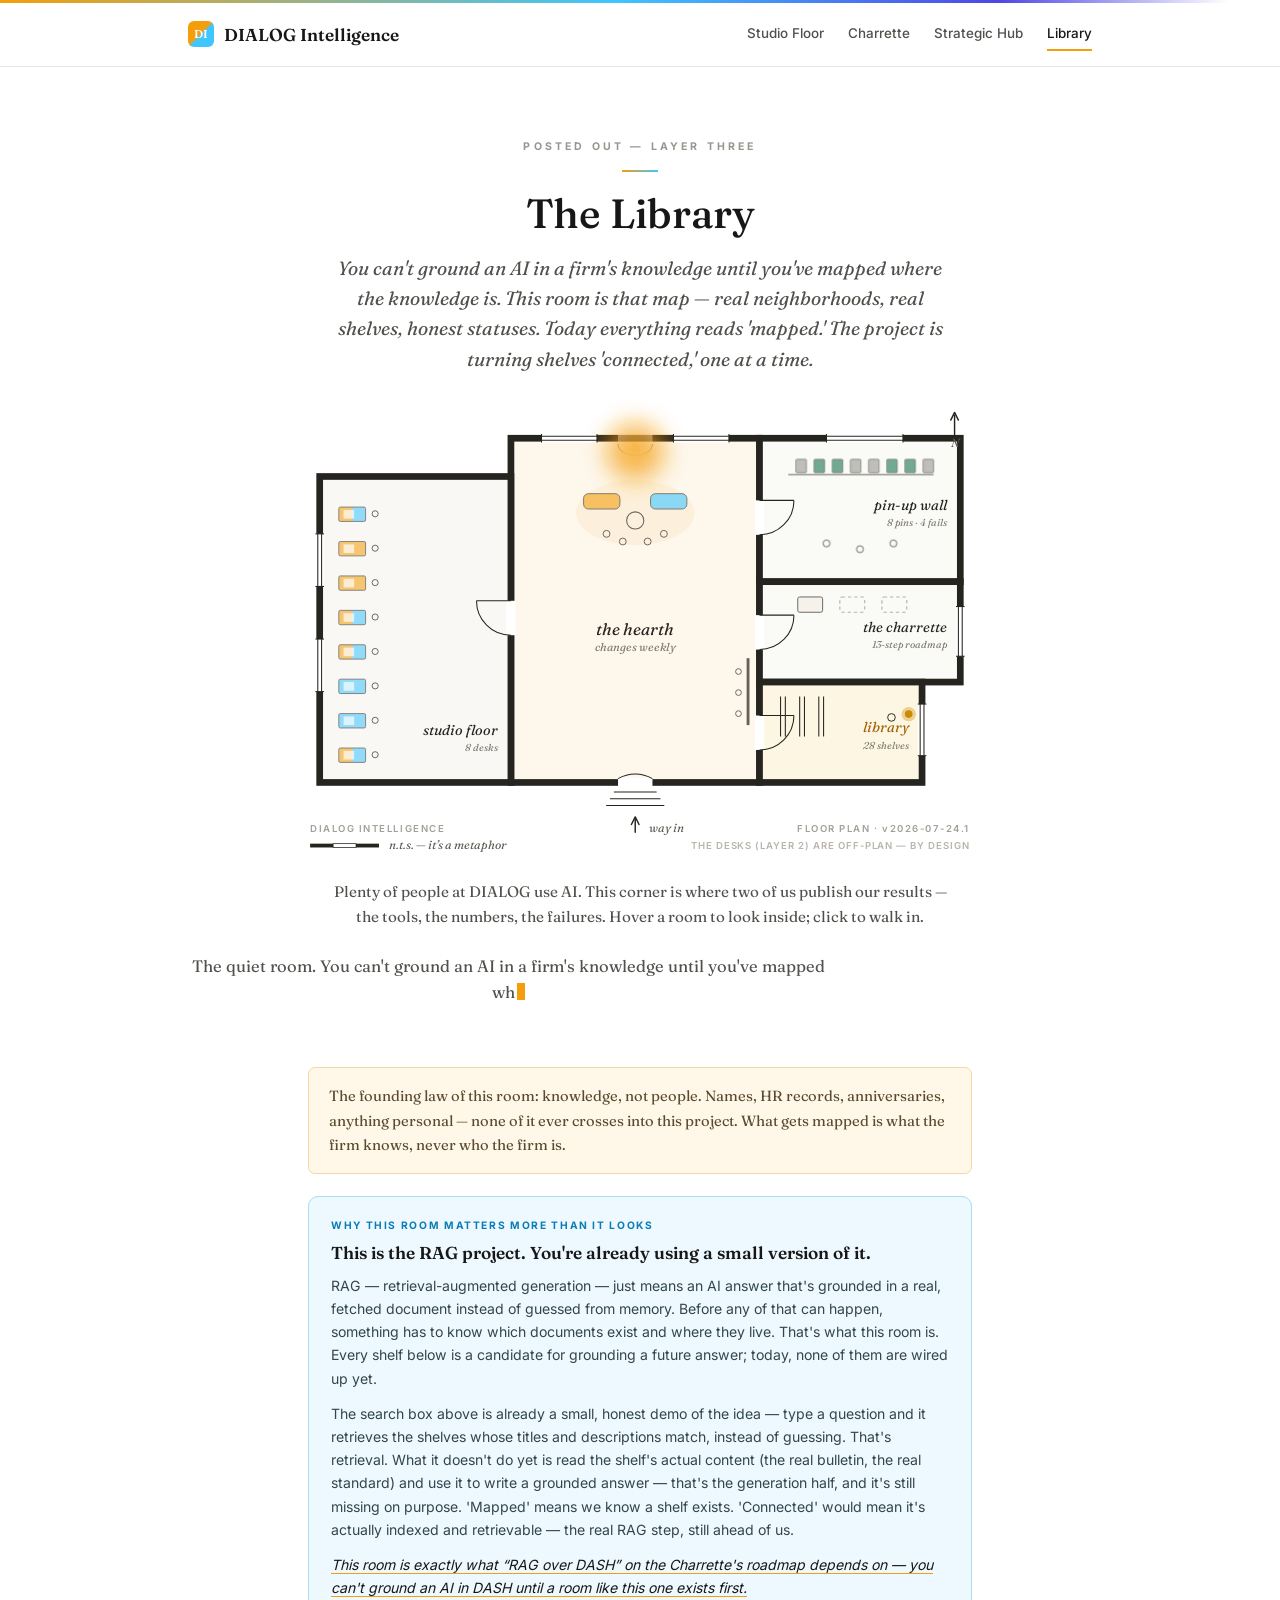
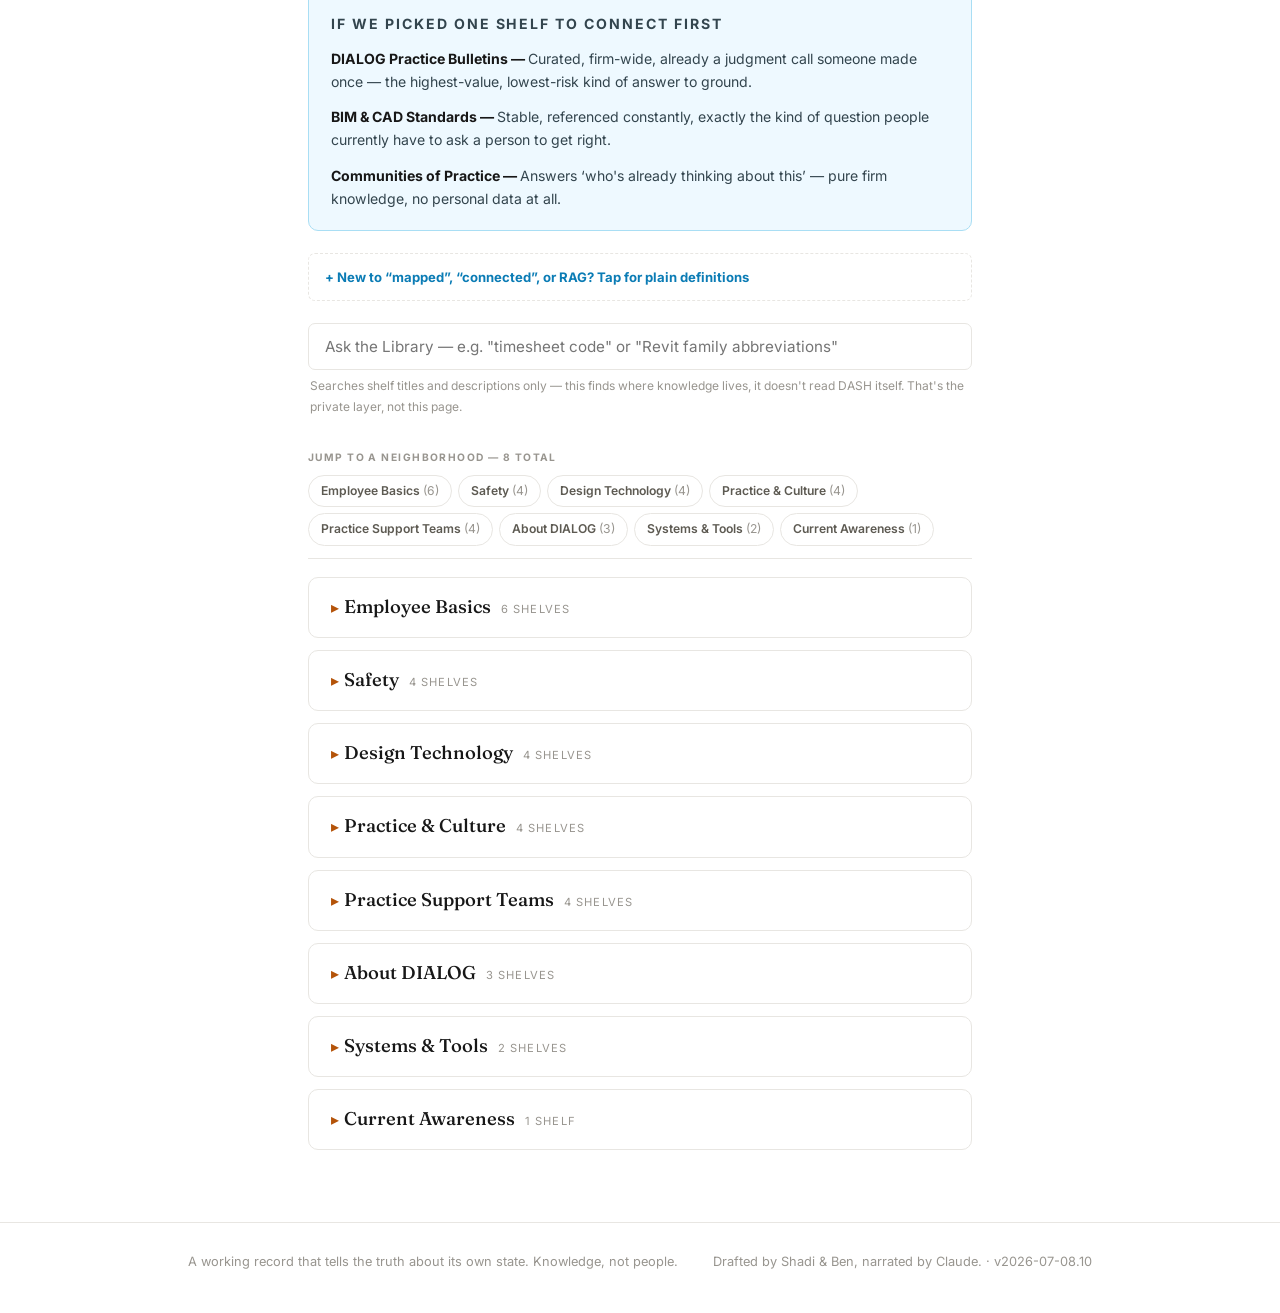
==== commit b0f0a467: "Add files via upload" ====
--- a/library.html
+++ b/library.html
@@ -92,8 +92,8 @@
     <a href="index.html" class="nav-logo"><span class="mark">DI</span> DIALOG Intelligence</a>
     <div class="nav-links">
       <a href="studio.html">Studio Floor</a>
-      <a href="pinup.html">Pin-up Wall</a>
-      <a href="modelshop.html">The Charrette</a>
+      <a href="pinup.html">Charrette</a>
+      <a href="modelshop.html">Strategic Hub</a>
       <a href="library.html" class="active">Library</a>
     </div>
   </div>
@@ -160,7 +160,7 @@
     });
     if (RC.roadmapLink){
       var link = document.createElement("p"); link.className = "rag-roadmap-link";
-      var a = document.createElement("a"); a.href = "modelshop.html#map"; a.textContent = RC.roadmapLink;
+      var a = document.createElement("a"); a.href = "roadmap.html#map"; a.textContent = RC.roadmapLink;
       link.appendChild(a); box.appendChild(link);
     }
     if (RC.firstCandidates && RC.firstCandidates.length){
